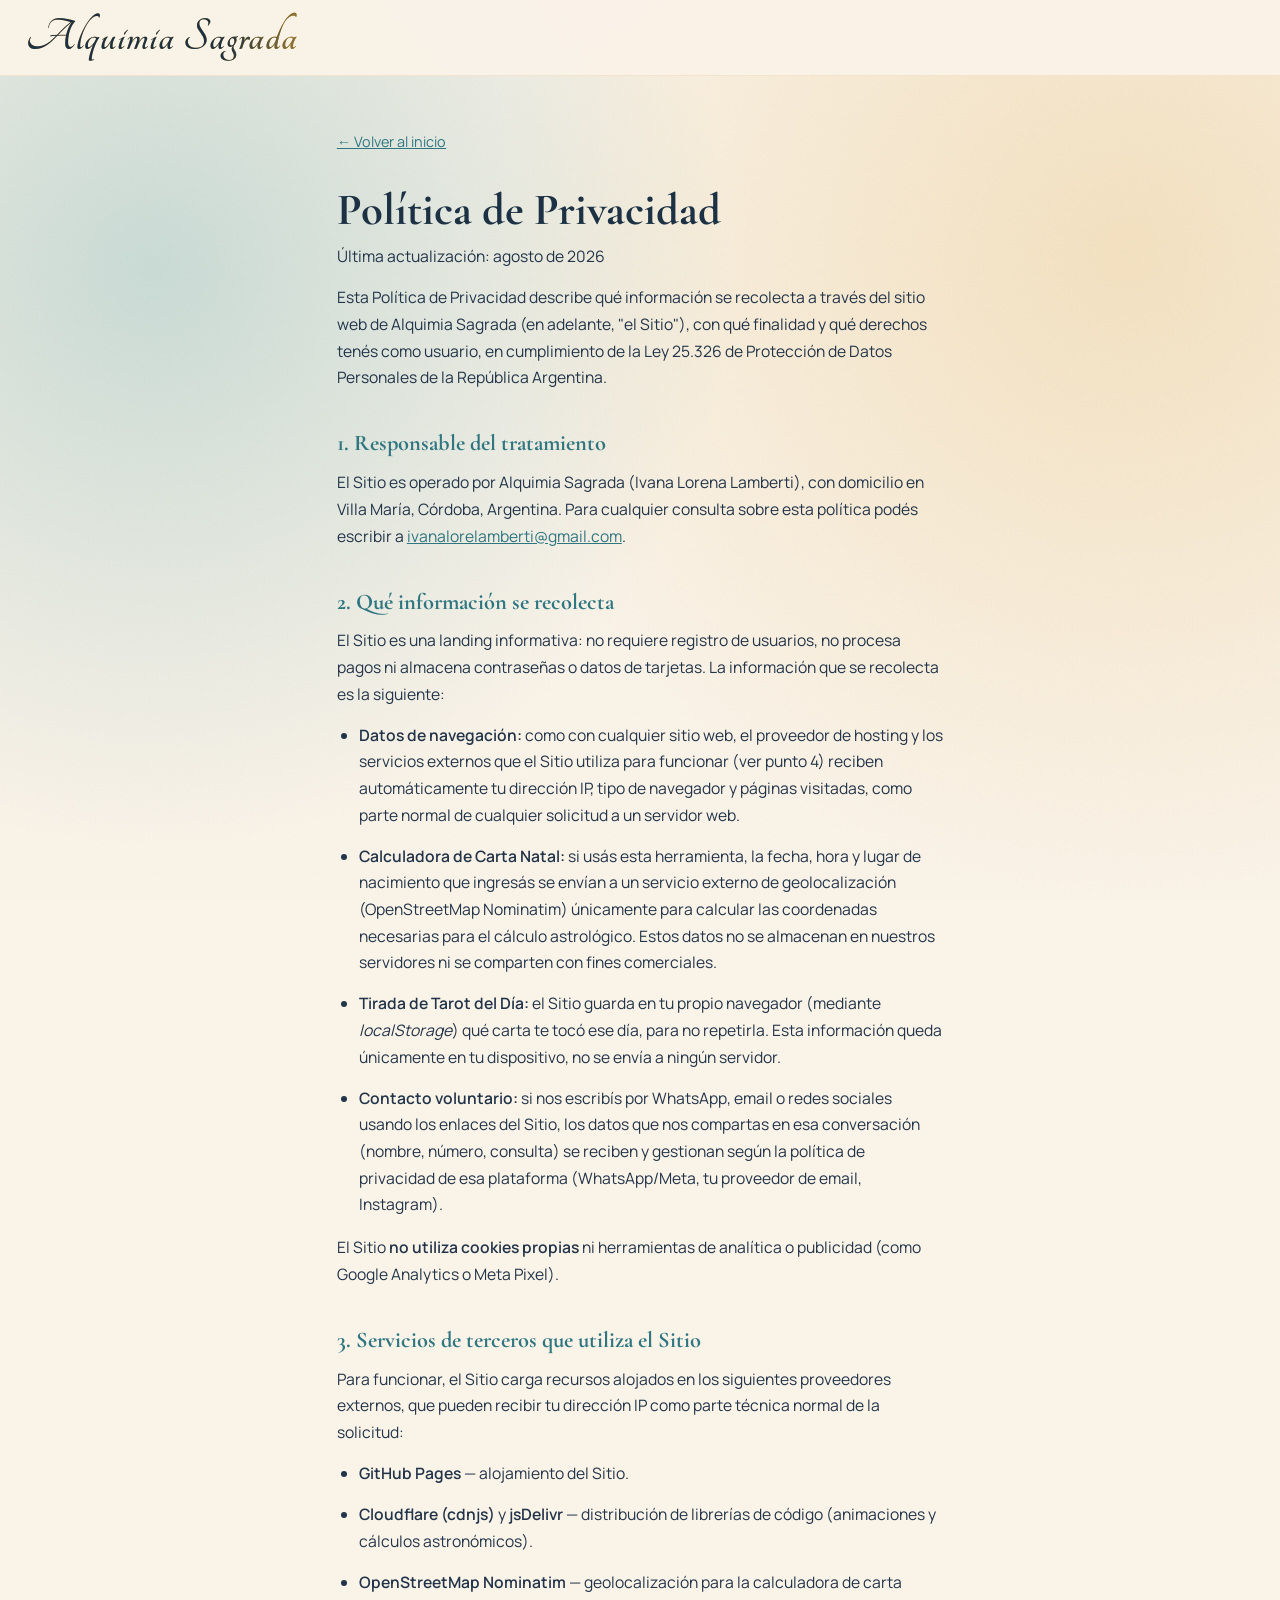
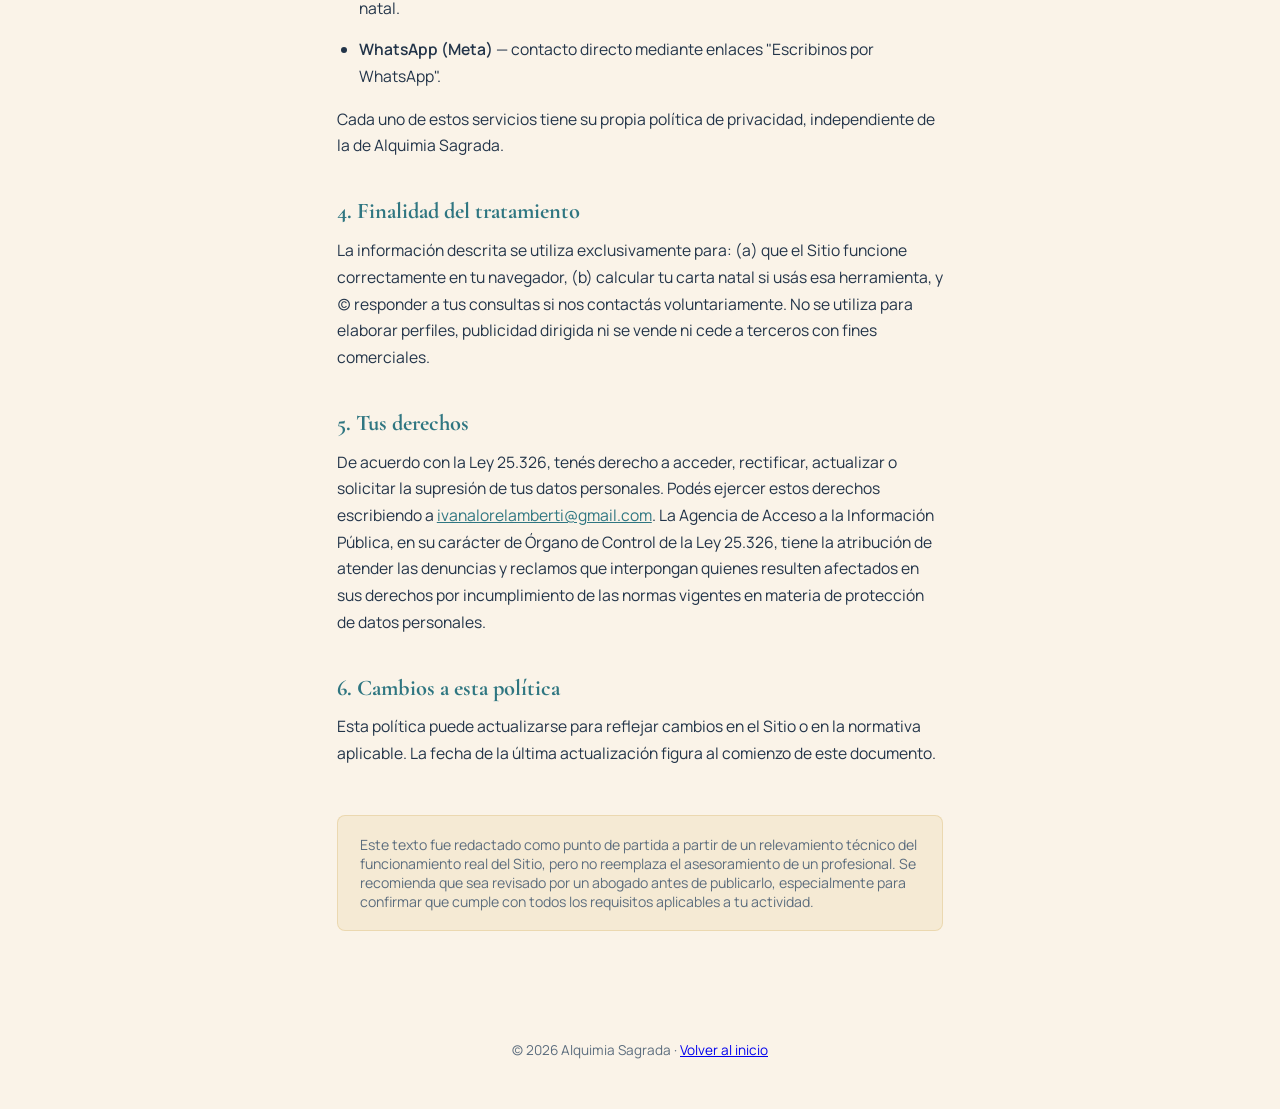
==== politica-privacidad.html @ aa45650d "upload full repo" ====
<!DOCTYPE html>
<html lang="es">
<head>
<meta charset="UTF-8">
<meta name="viewport" content="width=device-width, initial-scale=1.0">
<title>Política de Privacidad · Alquimia Sagrada</title>
<meta name="description" content="Política de privacidad y protección de datos personales de Alquimia Sagrada.">
<meta name="robots" content="noindex">
<link rel="stylesheet" href="assets/css/estilos.css">
<style>
  body { background-color: var(--bg-base); }
  .legal-main {
    position: relative;
    z-index: 15;
    max-width: 760px;
    margin: 0 auto;
    padding: 130px 6vw 80px;
  }
  .legal-main h1 {
    font-family: var(--font-heading);
    font-size: clamp(2rem, 5vw, 2.8rem);
    color: var(--ink);
    margin-bottom: 0.4rem;
  }
  .legal-updated {
    font-size: 0.85rem;
    color: var(--text-muted);
    margin-bottom: 2.5rem;
  }
  .legal-main h2 {
    font-family: var(--font-heading);
    font-size: 1.4rem;
    color: var(--teal);
    margin-top: 2.4rem;
    margin-bottom: 0.8rem;
  }
  .legal-main p, .legal-main li {
    font-size: 0.98rem;
    line-height: 1.7;
    color: var(--text-main);
    margin-bottom: 0.9rem;
  }
  .legal-main ul { padding-left: 1.4rem; margin-bottom: 1rem; }
  .legal-main a { color: var(--teal); }
  .legal-note {
    margin-top: 3rem;
    padding: 1.2rem 1.4rem;
    background: rgba(201, 152, 47, 0.1);
    border: 1px solid var(--gold-dim);
    border-radius: 8px;
    font-size: 0.88rem;
    color: var(--text-muted);
  }
  .legal-back {
    display: inline-block;
    margin-bottom: 2rem;
    font-size: 0.9rem;
    color: var(--teal);
  }
  .legal-footer-bottom {
    position: relative;
    z-index: 15;
    text-align: center;
    padding: 30px 6vw 50px;
    font-size: 0.85rem;
    color: var(--text-muted);
  }
</style>
</head>
<body>

<div class="grain-overlay"></div>
<div class="cosmic-bg"></div>

<header class="site-header">
  <a href="index.html" style="text-decoration:none;">
    <h1 class="brand-title" data-text="Alquimia Sagrada">Alquimia Sagrada</h1>
  </a>
</header>

<main class="legal-main">
  <a href="index.html" class="legal-back">← Volver al inicio</a>

  <h1>Política de Privacidad</h1>
  <p class="legal-updated">Última actualización: agosto de 2026</p>

  <p>Esta Política de Privacidad describe qué información se recolecta a través del sitio web de Alquimia Sagrada (en adelante, "el Sitio"), con qué finalidad y qué derechos tenés como usuario, en cumplimiento de la Ley 25.326 de Protección de Datos Personales de la República Argentina.</p>

  <h2>1. Responsable del tratamiento</h2>
  <p>El Sitio es operado por Alquimia Sagrada (Ivana Lorena Lamberti), con domicilio en Villa María, Córdoba, Argentina. Para cualquier consulta sobre esta política podés escribir a <a href="mailto:ivanalorelamberti@gmail.com">ivanalorelamberti@gmail.com</a>.</p>

  <h2>2. Qué información se recolecta</h2>
  <p>El Sitio es una landing informativa: no requiere registro de usuarios, no procesa pagos ni almacena contraseñas o datos de tarjetas. La información que se recolecta es la siguiente:</p>
  <ul>
    <li><strong>Datos de navegación:</strong> como con cualquier sitio web, el proveedor de hosting y los servicios externos que el Sitio utiliza para funcionar (ver punto 4) reciben automáticamente tu dirección IP, tipo de navegador y páginas visitadas, como parte normal de cualquier solicitud a un servidor web.</li>
    <li><strong>Calculadora de Carta Natal:</strong> si usás esta herramienta, la fecha, hora y lugar de nacimiento que ingresás se envían a un servicio externo de geolocalización (OpenStreetMap Nominatim) únicamente para calcular las coordenadas necesarias para el cálculo astrológico. Estos datos no se almacenan en nuestros servidores ni se comparten con fines comerciales.</li>
    <li><strong>Tirada de Tarot del Día:</strong> el Sitio guarda en tu propio navegador (mediante <em>localStorage</em>) qué carta te tocó ese día, para no repetirla. Esta información queda únicamente en tu dispositivo, no se envía a ningún servidor.</li>
    <li><strong>Contacto voluntario:</strong> si nos escribís por WhatsApp, email o redes sociales usando los enlaces del Sitio, los datos que nos compartas en esa conversación (nombre, número, consulta) se reciben y gestionan según la política de privacidad de esa plataforma (WhatsApp/Meta, tu proveedor de email, Instagram).</li>
  </ul>
  <p>El Sitio <strong>no utiliza cookies propias</strong> ni herramientas de analítica o publicidad (como Google Analytics o Meta Pixel).</p>

  <h2>3. Servicios de terceros que utiliza el Sitio</h2>
  <p>Para funcionar, el Sitio carga recursos alojados en los siguientes proveedores externos, que pueden recibir tu dirección IP como parte técnica normal de la solicitud:</p>
  <ul>
    <li><strong>GitHub Pages</strong> — alojamiento del Sitio.</li>
    <li><strong>Cloudflare (cdnjs)</strong> y <strong>jsDelivr</strong> — distribución de librerías de código (animaciones y cálculos astronómicos).</li>
    <li><strong>OpenStreetMap Nominatim</strong> — geolocalización para la calculadora de carta natal.</li>
    <li><strong>WhatsApp (Meta)</strong> — contacto directo mediante enlaces "Escribinos por WhatsApp".</li>
  </ul>
  <p>Cada uno de estos servicios tiene su propia política de privacidad, independiente de la de Alquimia Sagrada.</p>

  <h2>4. Finalidad del tratamiento</h2>
  <p>La información descrita se utiliza exclusivamente para: (a) que el Sitio funcione correctamente en tu navegador, (b) calcular tu carta natal si usás esa herramienta, y (c) responder a tus consultas si nos contactás voluntariamente. No se utiliza para elaborar perfiles, publicidad dirigida ni se vende ni cede a terceros con fines comerciales.</p>

  <h2>5. Tus derechos</h2>
  <p>De acuerdo con la Ley 25.326, tenés derecho a acceder, rectificar, actualizar o solicitar la supresión de tus datos personales. Podés ejercer estos derechos escribiendo a <a href="mailto:ivanalorelamberti@gmail.com">ivanalorelamberti@gmail.com</a>. La Agencia de Acceso a la Información Pública, en su carácter de Órgano de Control de la Ley 25.326, tiene la atribución de atender las denuncias y reclamos que interpongan quienes resulten afectados en sus derechos por incumplimiento de las normas vigentes en materia de protección de datos personales.</p>

  <h2>6. Cambios a esta política</h2>
  <p>Esta política puede actualizarse para reflejar cambios en el Sitio o en la normativa aplicable. La fecha de la última actualización figura al comienzo de este documento.</p>

  <div class="legal-note">
    Este texto fue redactado como punto de partida a partir de un relevamiento técnico del funcionamiento real del Sitio, pero no reemplaza el asesoramiento de un profesional. Se recomienda que sea revisado por un abogado antes de publicarlo, especialmente para confirmar que cumple con todos los requisitos aplicables a tu actividad.
  </div>
</main>

<footer class="legal-footer-bottom">
  &copy; 2026 Alquimia Sagrada &middot; <a href="index.html">Volver al inicio</a>
</footer>

</body>
</html>
---- assets/css/estilos.css ----
/* =========================================
   ESTILOS COMPARTIDOS · Alquimia Sagrada
   Usado por index.html y sobre-mi.html. Contiene la "carcasa" común del
   sitio (tipografías, variables, header con el título animado, fondo
   cósmico, reproductor de música y footer base) para que el navegador lo
   descargue una sola vez y lo reutilice (desde caché) al navegar entre
   páginas, en vez de volver a bajar el mismo CSS en cada una.
   ========================================= */

/* ---------- Tipografías auto-alojadas ----------
   woff2 primero (liviano, ~92% más chico) con .ttf como respaldo para
   navegadores muy viejos que no lo soporten. Mientras los archivos no
   estén en assets/fonts/, el navegador cae directo a la fuente de
   reemplazo definida en --font-heading/--font-script/--font-body. */
@font-face {
  font-family: 'Cormorant Garamond';
  src: url('../fonts/CormorantGaramond-Regular.woff2') format('woff2'),
       url('../fonts/CormorantGaramond-Regular.ttf') format('truetype');
  font-weight: 400; font-style: normal; font-display: swap;
}
@font-face {
  font-family: 'Cormorant Garamond';
  src: url('../fonts/CormorantGaramond-SemiBold.woff2') format('woff2'),
       url('../fonts/CormorantGaramond-SemiBold.ttf') format('truetype');
  font-weight: 600; font-style: normal; font-display: swap;
}
@font-face {
  font-family: 'Cormorant Garamond';
  src: url('../fonts/CormorantGaramond-Bold.woff2') format('woff2'),
       url('../fonts/CormorantGaramond-Bold.ttf') format('truetype');
  font-weight: 700; font-style: normal; font-display: swap;
}
@font-face {
  font-family: 'Cormorant Garamond';
  src: url('../fonts/CormorantGaramond-Italic.woff2') format('woff2'),
       url('../fonts/CormorantGaramond-Italic.ttf') format('truetype');
  font-weight: 400; font-style: italic; font-display: swap;
}
@font-face {
  font-family: 'Cormorant Garamond';
  src: url('../fonts/CormorantGaramond-SemiBoldItalic.woff2') format('woff2'),
       url('../fonts/CormorantGaramond-SemiBoldItalic.ttf') format('truetype');
  font-weight: 600; font-style: italic; font-display: swap;
}
@font-face {
  font-family: 'Tangerine';
  src: url('../fonts/Tangerine-Regular.woff2') format('woff2'),
       url('../fonts/Tangerine-Regular.ttf') format('truetype');
  font-weight: 400; font-style: normal; font-display: swap;
}
@font-face {
  font-family: 'Tangerine';
  src: url('../fonts/Tangerine-Bold.woff2') format('woff2'),
       url('../fonts/Tangerine-Bold.ttf') format('truetype');
  font-weight: 700; font-style: normal; font-display: swap;
}
@font-face {
  font-family: 'Manrope';
  src: url('../fonts/Manrope-Light.woff2') format('woff2'),
       url('../fonts/Manrope-Light.ttf') format('truetype');
  font-weight: 300; font-style: normal; font-display: swap;
}
@font-face {
  font-family: 'Manrope';
  src: url('../fonts/Manrope-Regular.woff2') format('woff2'),
       url('../fonts/Manrope-Regular.ttf') format('truetype');
  font-weight: 400; font-style: normal; font-display: swap;
}
@font-face {
  font-family: 'Manrope';
  src: url('../fonts/Manrope-Medium.woff2') format('woff2'),
       url('../fonts/Manrope-Medium.ttf') format('truetype');
  font-weight: 500; font-style: normal; font-display: swap;
}
@font-face {
  font-family: 'Manrope';
  src: url('../fonts/Manrope-SemiBold.woff2') format('woff2'),
       url('../fonts/Manrope-SemiBold.ttf') format('truetype');
  font-weight: 600; font-style: normal; font-display: swap;
}

/* ---------- Variables y reset base ---------- */
:root {
  --bg-base: #faf3e8;
  --ink: #1c3144;
  --text-main: #223449;
  --text-muted: #5c6d7e;
  --gold: #c9982f;
  --gold-dim: rgba(201, 152, 47, 0.22);
  --teal: #2f7681;
  --teal-dim: rgba(47, 118, 129, 0.2);
  --font-heading: 'Cormorant Garamond', serif;
  --font-script: 'Tangerine', cursive;
  --font-body: 'Manrope', sans-serif;
}

* { box-sizing: border-box; margin: 0; padding: 0; }

/* Desactiva selección de texto, el resaltado táctil celeste al tocar y
   arrastrar, y el menú de "guardar imagen"/callout al mantener presionado.
   Se reactiva la selección dentro de los campos de formulario para que
   sigan siendo usables con normalidad. */
html {
  -webkit-user-select: none;
  -moz-user-select: none;
  -ms-user-select: none;
  user-select: none;
  -webkit-touch-callout: none;
  -webkit-tap-highlight-color: transparent;
}
input, textarea, select {
  -webkit-user-select: text;
  -moz-user-select: text;
  -ms-user-select: text;
  user-select: text;
  -webkit-touch-callout: default;
}
html { scroll-behavior: smooth; }

body {
  background-color: var(--bg-base);
  color: var(--text-main);
  font-family: var(--font-body);
  overflow-x: hidden;
}

/* ---------- Textura de grano / ruido sutil ---------- */
.grain-overlay {
  position: fixed;
  inset: 0;
  z-index: 2;
  pointer-events: none;
  opacity: 0.035;
  mix-blend-mode: multiply;
  background-image: url("data:image/svg+xml;utf8,<svg xmlns='http://www.w3.org/2000/svg' width='120' height='120'><filter id='n'><feTurbulence type='fractalNoise' baseFrequency='0.9' numOctaves='2' stitchTiles='stitch'/></filter><rect width='100%25' height='100%25' filter='url(%23n)'/></svg>");
  background-size: 160px 160px;
}

/* ---------- Header con el título animado ---------- */
.site-header {
  position: fixed;
  top: 0;
  left: 0;
  width: 100%;
  z-index: 90;
  display: flex;
  justify-content: space-between;
  align-items: center;
  padding: 12px 16px;
  background: rgba(250, 243, 232, 0.94);
  border-bottom: 1px solid rgba(201, 152, 47, 0.15);
}

/* Título: base sólida dorada SIEMPRE visible + brillo animado superpuesto
   solo cuando el navegador soporta recorte de texto en gradiente. Así el
   título nunca queda invisible ni tapado por un fallback mal aplicado. */
.site-header .brand-title {
  position: relative;
  font-family: var(--font-script);
  font-size: clamp(1.8rem, 4vw, 3rem);
  font-weight: 700;
  letter-spacing: 0.02em;
  color: var(--gold);
  cursor: pointer;
  flex-grow: 1;
  text-align: center;
  margin: 0 10px;
}

@supports ((background-clip: text) or (-webkit-background-clip: text)) {
  .site-header .brand-title::after {
    content: attr(data-text);
    position: absolute;
    inset: 0;
    background: linear-gradient(100deg, var(--ink) 30%, var(--gold) 45%, #fff8e2 50%, var(--gold) 55%, var(--ink) 70%);
    background-size: 250% 100%;
    background-repeat: no-repeat;
    -webkit-background-clip: text;
    background-clip: text;
    -webkit-text-fill-color: transparent;
    color: transparent;
    animation: titleShimmer 3.5s linear infinite;
    pointer-events: none;
  }
}

@keyframes titleShimmer {
  0% { background-position: 150% 0; }
  100% { background-position: -150% 0; }
}

/* ---------- Fondo cósmico animado ---------- */
.cosmic-bg {
  position: fixed;
  inset: 0;
  z-index: 0;
  pointer-events: none;
  background:
    radial-gradient(circle at 12% 30%, rgba(76, 155, 163, 0.28) 0%, transparent 45%),
    radial-gradient(circle at 88% 28%, rgba(224, 178, 90, 0.28) 0%, transparent 50%),
    var(--bg-base);
  transition: background 1.2s ease;
}

/* Wrapper que recibe el desplazamiento de parallax por scroll (JS) en
   index.html, dejando la animación de rotación propia de cada capa
   intacta. Las reglas .stars-layer-1/.stars-layer-2/.parallax-layer NO
   están acá: index.html las usa con "position: absolute" dentro de este
   wrapper para el efecto de parallax por scroll, mientras que
   sobre-mi.html (sin ese JS) las usa con "position: fixed" directo, sin
   wrapper — son dos implementaciones distintas a propósito, así que cada
   página mantiene su propia versión en su <style>. */
@keyframes starDrift {
  0% { transform: rotate(0deg) translateY(0); }
  100% { transform: rotate(360deg) translateY(100px); }
}

/* ---------- Reproductor de música flotante ---------- */
.music-player {
  position: fixed;
  bottom: 30px;
  right: 30px;
  z-index: 100;
  display: flex;
  align-items: center;
  gap: 12px;
  background: rgba(255, 250, 240, 0.94);
  border: 1px solid var(--gold-dim);
  padding: 10px 18px;
  border-radius: 50px;
  box-shadow: 0 10px 30px rgba(28, 49, 68, 0.12);
  transition: border-color 0.6s ease, box-shadow 0.6s ease;
}
.play-btn {
  background: var(--gold);
  color: #fff8ea;
  border: none;
  width: 36px;
  height: 36px;
  border-radius: 50%;
  display: flex;
  align-items: center;
  justify-content: center;
  cursor: pointer;
  transition: transform 0.2s ease, background 0.4s ease, box-shadow 0.4s ease;
  box-shadow: 0 0 15px rgba(201, 152, 47, 0.35);
  flex-shrink: 0;
}
.play-btn:hover {
  transform: scale(1.08);
}
.play-icon {
  font-size: 0.85rem;
  margin-left: 2px;
}
.music-info {
  display: flex;
  flex-direction: column;
  max-width: 180px;
}
.music-title {
  font-size: 0.82rem;
  font-weight: 600;
  color: var(--text-main);
  white-space: nowrap;
  overflow: hidden;
  text-overflow: ellipsis;
}
.music-subtitle {
  font-size: 0.7rem;
  color: var(--text-muted);
  letter-spacing: 0.05em;
}

/* ---------- Footer base ---------- */
.site-footer {
  position: relative;
  z-index: 15;
  background: rgba(250, 243, 232, 0.92);
  backdrop-filter: blur(12px);
  -webkit-backdrop-filter: blur(12px);
  border-top: 1px solid rgba(201, 152, 47, 0.2);
  padding: 60px 5vw 40px;
  color: var(--text-muted);
}
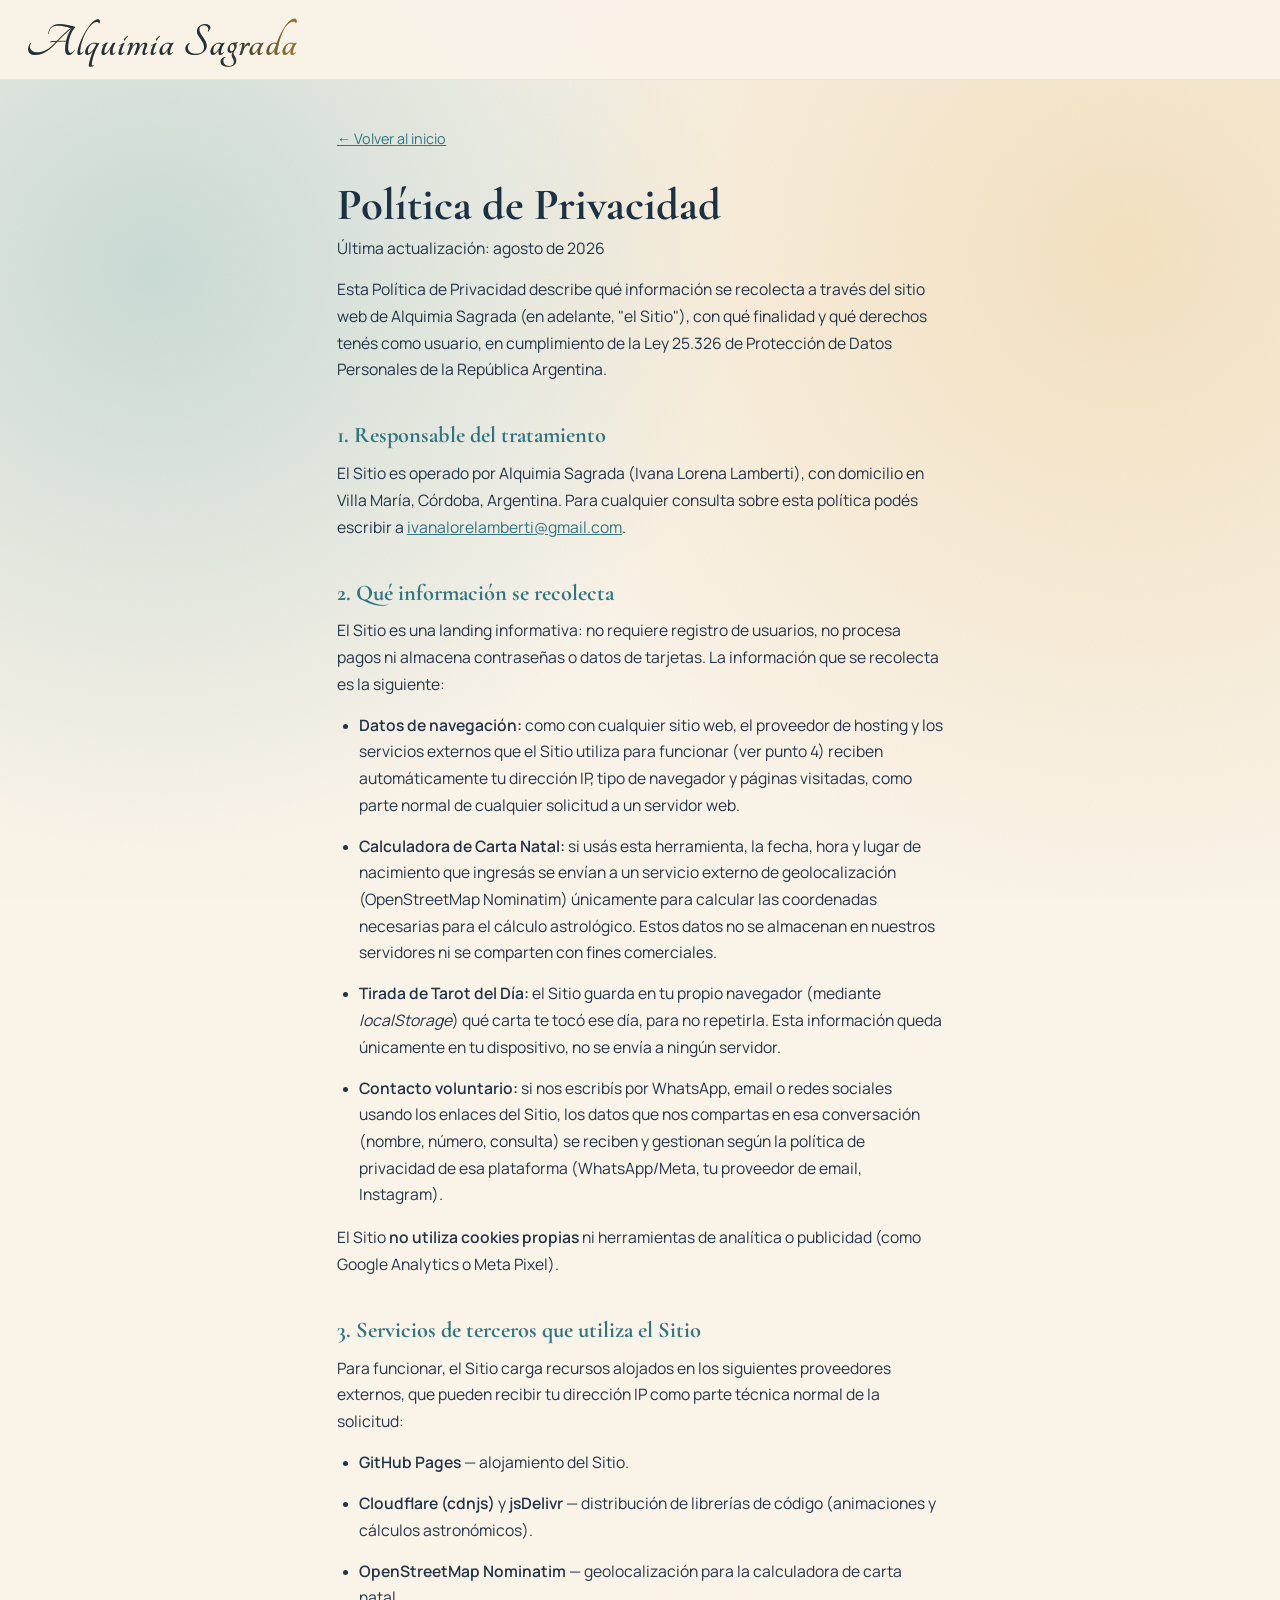
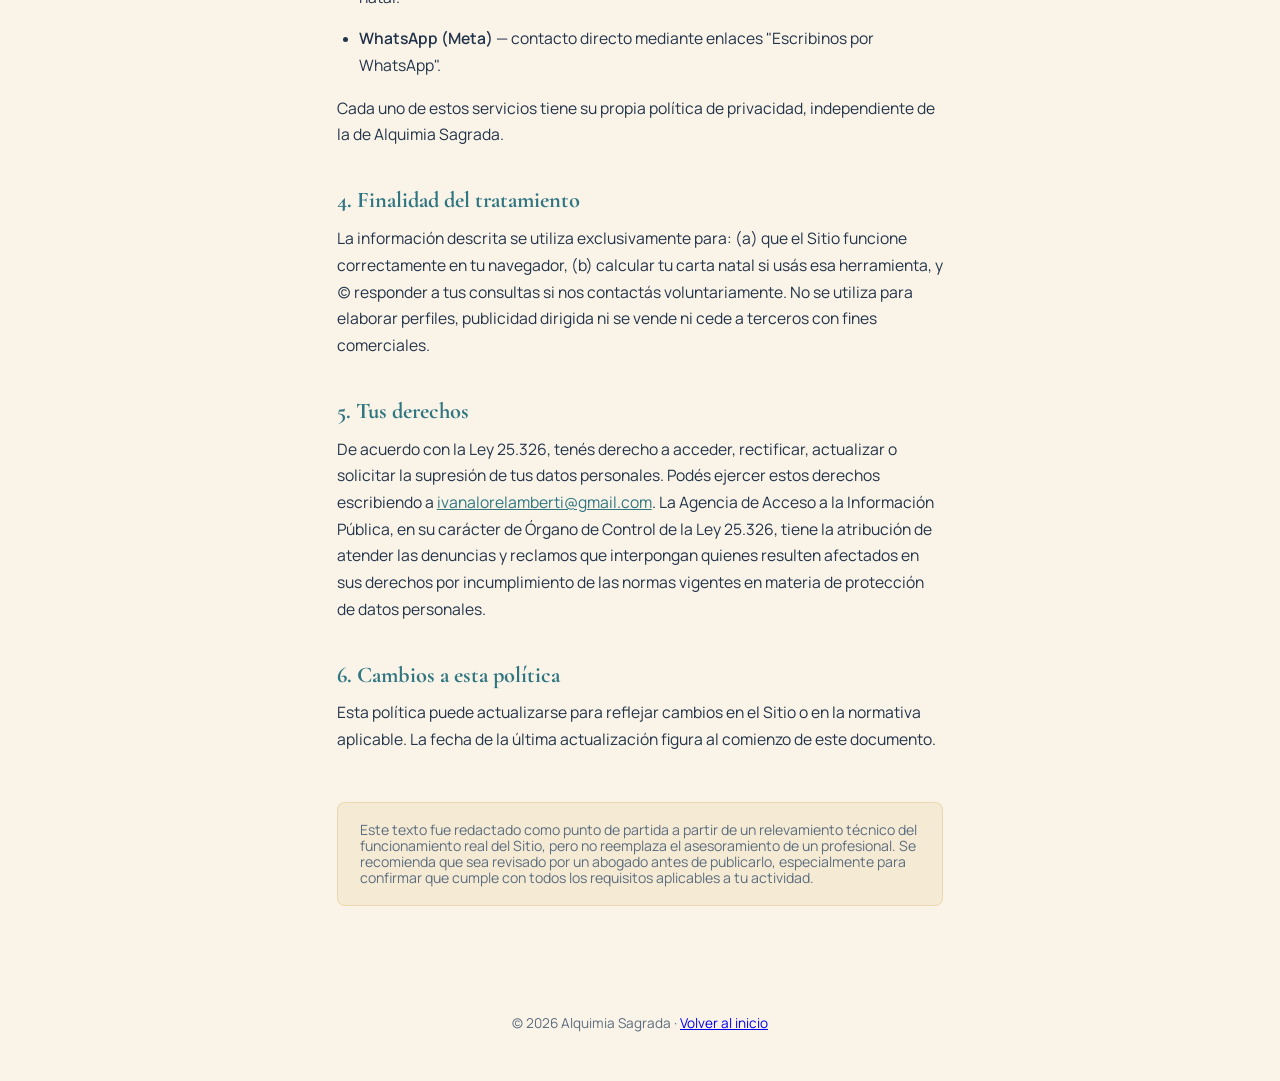
==== commit 477362f4: "optimización cambios para optimización" ====
--- a/politica-privacidad.html
+++ b/politica-privacidad.html
@@ -6,6 +6,8 @@
 <title>Política de Privacidad · Alquimia Sagrada</title>
 <meta name="description" content="Política de privacidad y protección de datos personales de Alquimia Sagrada.">
 <meta name="robots" content="noindex">
+<link rel="icon" type="image/png" sizes="64x64" href="assets/img/icon-64.png">
+<link rel="icon" type="image/webp" href="assets/img/logo-alquimia.webp">
 <link rel="stylesheet" href="assets/css/estilos.css">
 <style>
   body { background-color: var(--bg-base); }
--- a/assets/css/estilos.css
+++ b/assets/css/estilos.css
@@ -8,75 +8,96 @@
    ========================================= */
 
 /* ---------- Tipografías auto-alojadas ----------
-   woff2 primero (liviano, ~92% más chico) con .ttf como respaldo para
-   navegadores muy viejos que no lo soporten. Mientras los archivos no
-   estén en assets/fonts/, el navegador cae directo a la fuente de
-   reemplazo definida en --font-heading/--font-script/--font-body. */
-@font-face {
-  font-family: 'Cormorant Garamond';
-  src: url('../fonts/CormorantGaramond-Regular.woff2') format('woff2'),
-       url('../fonts/CormorantGaramond-Regular.ttf') format('truetype');
+   Solo woff2 (~255 KB las 11 variantes). Los .ttf que hacían de respaldo
+   para navegadores pre-woff2 se eliminaron: el 100% de los navegadores
+   actuales los soporta, y mantenerlos multiplicaba por 13 el peso del
+   deploy (3.17 MB que nunca se descargaban).
+
+   MÉTRICAS DE LÍNEA (ascent/descent/line-gap-override)
+   Leídas de las tablas hhea reales de cada fuente y normalizadas a una caja
+   de línea única de 115% del em. Sin esto, cada `font-display: swap`
+   cambiaba la altura de línea y movía todo el contenido de la página:
+
+     Manrope            106.6% + 30.0% = 136.6%   <- 21.6 puntos de más
+     Cormorant Garamond  92.4% + 28.7% = 121.1%   <-  6.1 puntos de más
+     Arial  (respaldo)   90.5% + 21.2% = 114.9%
+     Times  (respaldo)   89.1% + 21.6% = 115.0%
+
+   Fijando las tres métricas en 90% / 22% / 3% (= 115%), la fuente de
+   respaldo y la webfont ocupan el mismo alto: el intercambio deja de
+   provocar CLS, y además todas las variantes de una familia comparten caja.
+   No se aplica `size-adjust` a propósito: su valor depende de qué fuente
+   de respaldo elige cada sistema (Arial en Windows, Roboto en Android,
+   San Francisco en iOS) y sin esa referencia sólo se acertaría en una
+   plataforma, empeorando el resto. */
+@font-face {
+  font-family: 'Cormorant Garamond';
+  src: url('../fonts/CormorantGaramond-Regular.woff2') format('woff2');
   font-weight: 400; font-style: normal; font-display: swap;
-}
-@font-face {
-  font-family: 'Cormorant Garamond';
-  src: url('../fonts/CormorantGaramond-SemiBold.woff2') format('woff2'),
-       url('../fonts/CormorantGaramond-SemiBold.ttf') format('truetype');
+  ascent-override: 90%; descent-override: 22%; line-gap-override: 3%;
+}
+@font-face {
+  font-family: 'Cormorant Garamond';
+  src: url('../fonts/CormorantGaramond-SemiBold.woff2') format('woff2');
   font-weight: 600; font-style: normal; font-display: swap;
-}
-@font-face {
-  font-family: 'Cormorant Garamond';
-  src: url('../fonts/CormorantGaramond-Bold.woff2') format('woff2'),
-       url('../fonts/CormorantGaramond-Bold.ttf') format('truetype');
+  ascent-override: 90%; descent-override: 22%; line-gap-override: 3%;
+}
+@font-face {
+  font-family: 'Cormorant Garamond';
+  src: url('../fonts/CormorantGaramond-Bold.woff2') format('woff2');
   font-weight: 700; font-style: normal; font-display: swap;
-}
-@font-face {
-  font-family: 'Cormorant Garamond';
-  src: url('../fonts/CormorantGaramond-Italic.woff2') format('woff2'),
-       url('../fonts/CormorantGaramond-Italic.ttf') format('truetype');
+  ascent-override: 90%; descent-override: 22%; line-gap-override: 3%;
+}
+@font-face {
+  font-family: 'Cormorant Garamond';
+  src: url('../fonts/CormorantGaramond-Italic.woff2') format('woff2');
   font-weight: 400; font-style: italic; font-display: swap;
-}
-@font-face {
-  font-family: 'Cormorant Garamond';
-  src: url('../fonts/CormorantGaramond-SemiBoldItalic.woff2') format('woff2'),
-       url('../fonts/CormorantGaramond-SemiBoldItalic.ttf') format('truetype');
+  ascent-override: 90%; descent-override: 22%; line-gap-override: 3%;
+}
+@font-face {
+  font-family: 'Cormorant Garamond';
+  src: url('../fonts/CormorantGaramond-SemiBoldItalic.woff2') format('woff2');
   font-weight: 600; font-style: italic; font-display: swap;
-}
+  ascent-override: 90%; descent-override: 22%; line-gap-override: 3%;
+}
+/* Tangerine lleva una pila explícita en vez de `cursive` pelado: en
+   Windows `cursive` resuelve a Comic Sans, bastante más ancha, y eso
+   deformaba el título del header al hacerse el swap. */
 @font-face {
   font-family: 'Tangerine';
-  src: url('../fonts/Tangerine-Regular.woff2') format('woff2'),
-       url('../fonts/Tangerine-Regular.ttf') format('truetype');
+  src: url('../fonts/Tangerine-Regular.woff2') format('woff2');
   font-weight: 400; font-style: normal; font-display: swap;
+  ascent-override: 90%; descent-override: 22%; line-gap-override: 3%;
 }
 @font-face {
   font-family: 'Tangerine';
-  src: url('../fonts/Tangerine-Bold.woff2') format('woff2'),
-       url('../fonts/Tangerine-Bold.ttf') format('truetype');
+  src: url('../fonts/Tangerine-Bold.woff2') format('woff2');
   font-weight: 700; font-style: normal; font-display: swap;
+  ascent-override: 90%; descent-override: 22%; line-gap-override: 3%;
 }
 @font-face {
   font-family: 'Manrope';
-  src: url('../fonts/Manrope-Light.woff2') format('woff2'),
-       url('../fonts/Manrope-Light.ttf') format('truetype');
+  src: url('../fonts/Manrope-Light.woff2') format('woff2');
   font-weight: 300; font-style: normal; font-display: swap;
+  ascent-override: 90%; descent-override: 22%; line-gap-override: 3%;
 }
 @font-face {
   font-family: 'Manrope';
-  src: url('../fonts/Manrope-Regular.woff2') format('woff2'),
-       url('../fonts/Manrope-Regular.ttf') format('truetype');
+  src: url('../fonts/Manrope-Regular.woff2') format('woff2');
   font-weight: 400; font-style: normal; font-display: swap;
+  ascent-override: 90%; descent-override: 22%; line-gap-override: 3%;
 }
 @font-face {
   font-family: 'Manrope';
-  src: url('../fonts/Manrope-Medium.woff2') format('woff2'),
-       url('../fonts/Manrope-Medium.ttf') format('truetype');
+  src: url('../fonts/Manrope-Medium.woff2') format('woff2');
   font-weight: 500; font-style: normal; font-display: swap;
+  ascent-override: 90%; descent-override: 22%; line-gap-override: 3%;
 }
 @font-face {
   font-family: 'Manrope';
-  src: url('../fonts/Manrope-SemiBold.woff2') format('woff2'),
-       url('../fonts/Manrope-SemiBold.ttf') format('truetype');
+  src: url('../fonts/Manrope-SemiBold.woff2') format('woff2');
   font-weight: 600; font-style: normal; font-display: swap;
+  ascent-override: 90%; descent-override: 22%; line-gap-override: 3%;
 }
 
 /* ---------- Variables y reset base ---------- */
@@ -90,7 +111,7 @@
   --teal: #2f7681;
   --teal-dim: rgba(47, 118, 129, 0.2);
   --font-heading: 'Cormorant Garamond', serif;
-  --font-script: 'Tangerine', cursive;
+  --font-script: 'Tangerine', 'Snell Roundhand', 'Apple Chancery', 'Segoe Script', cursive;
   --font-body: 'Manrope', sans-serif;
 }
 
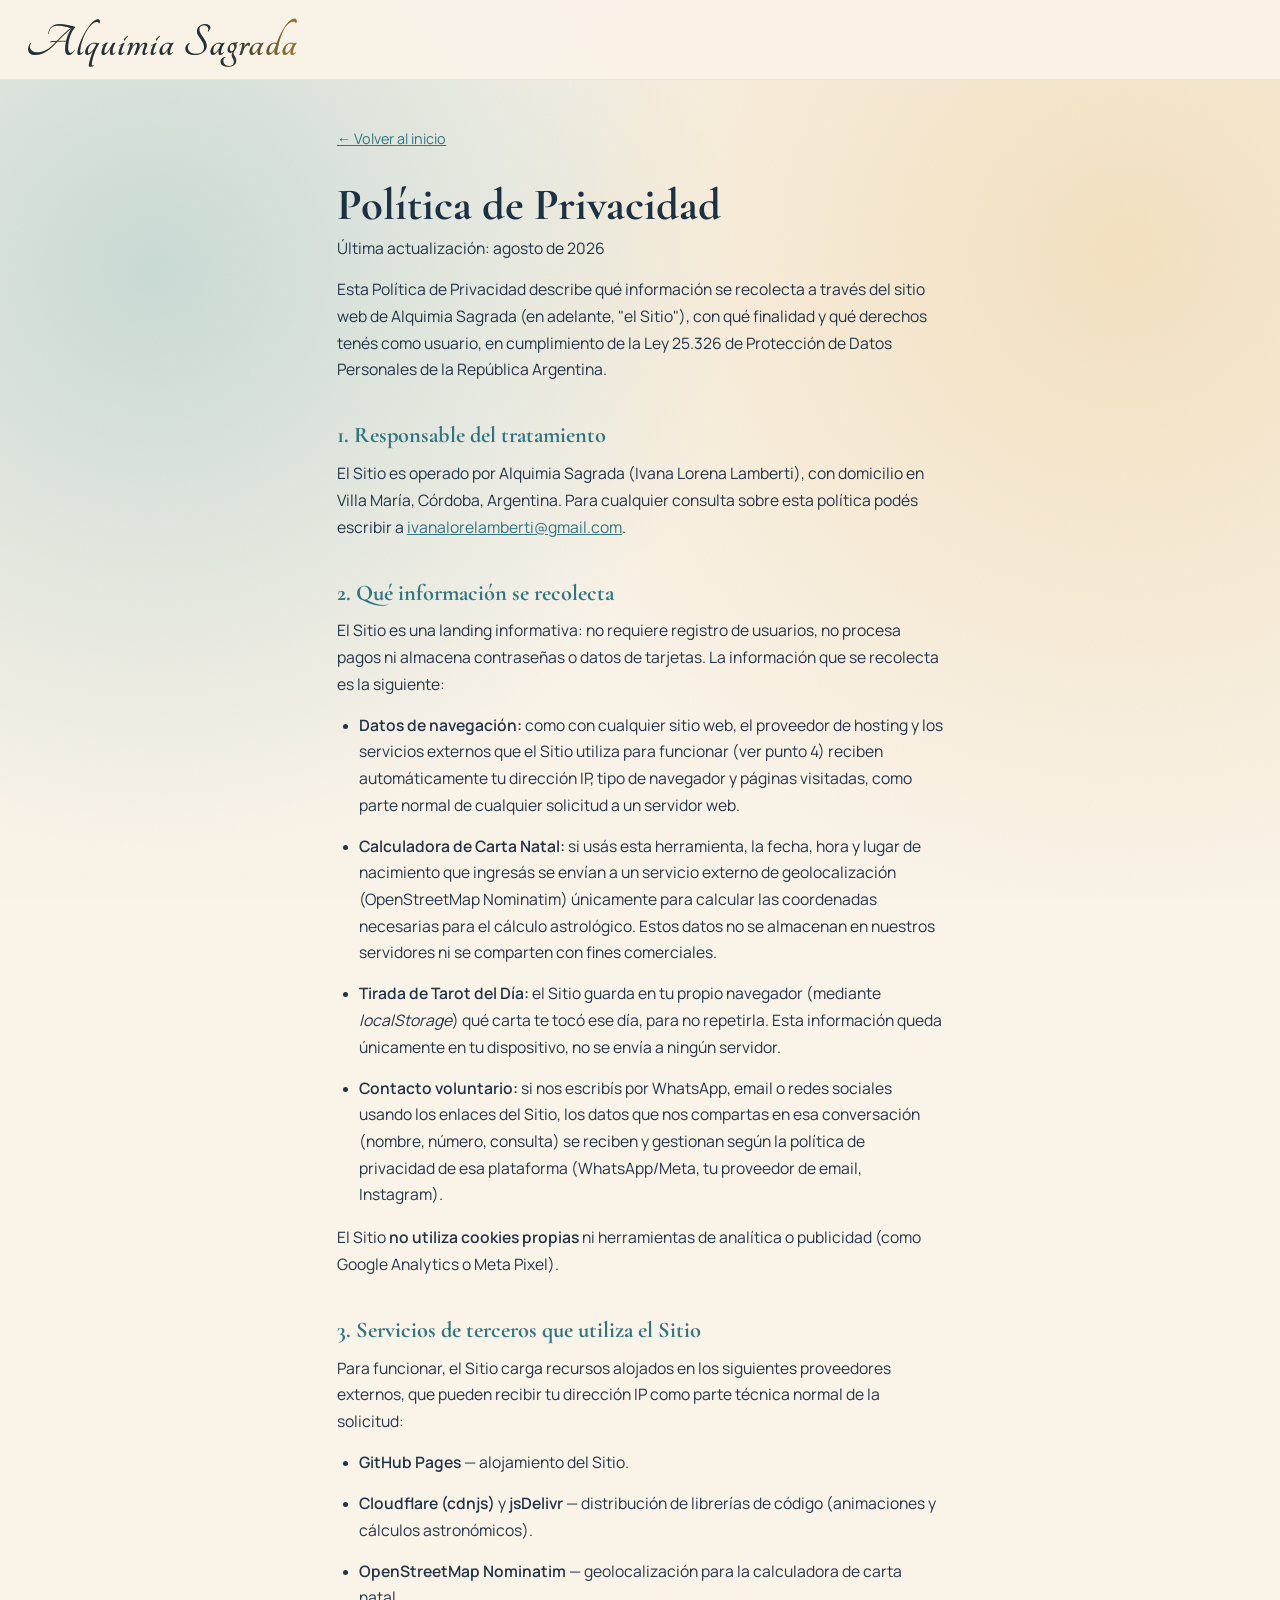
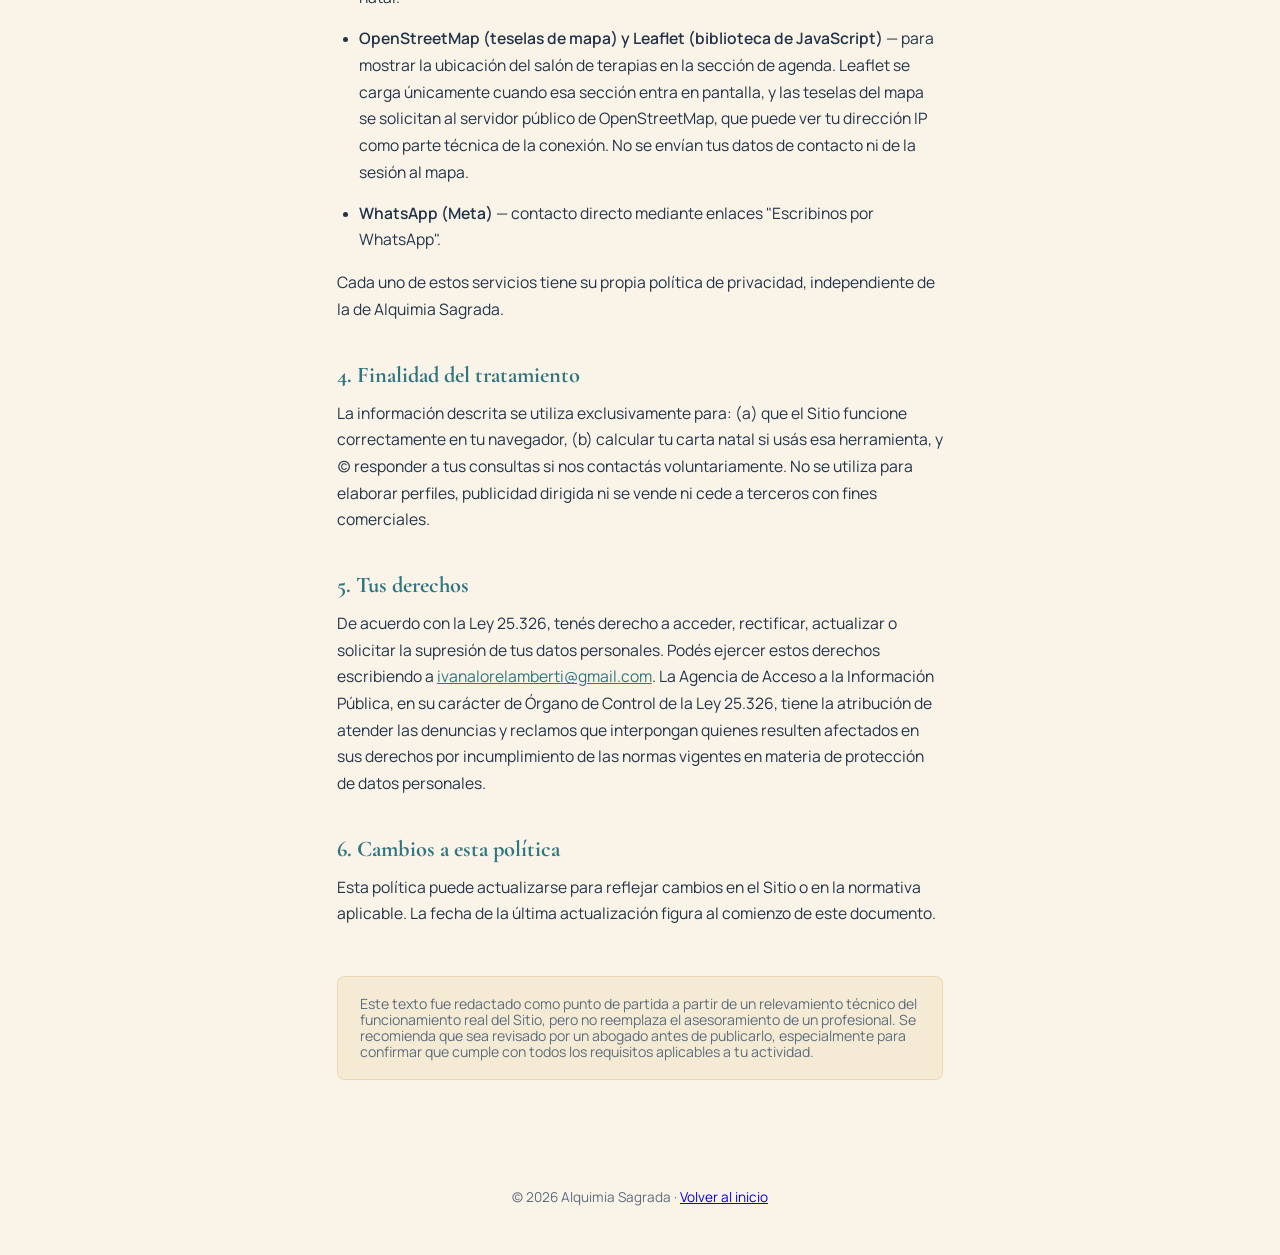
==== commit 0dee41d7: "agrega el mapa del salon con Leaflet: carga diferida, horarios y como llegar El mapa carga por Inter" ====
--- a/politica-privacidad.html
+++ b/politica-privacidad.html
@@ -107,6 +107,7 @@
     <li><strong>GitHub Pages</strong> — alojamiento del Sitio.</li>
     <li><strong>Cloudflare (cdnjs)</strong> y <strong>jsDelivr</strong> — distribución de librerías de código (animaciones y cálculos astronómicos).</li>
     <li><strong>OpenStreetMap Nominatim</strong> — geolocalización para la calculadora de carta natal.</li>
+    <li><strong>OpenStreetMap (teselas de mapa) y Leaflet (biblioteca de JavaScript)</strong> — para mostrar la ubicación del salón de terapias en la sección de agenda. Leaflet se carga únicamente cuando esa sección entra en pantalla, y las teselas del mapa se solicitan al servidor público de OpenStreetMap, que puede ver tu dirección IP como parte técnica de la conexión. No se envían tus datos de contacto ni de la sesión al mapa.</li>
     <li><strong>WhatsApp (Meta)</strong> — contacto directo mediante enlaces "Escribinos por WhatsApp".</li>
   </ul>
   <p>Cada uno de estos servicios tiene su propia política de privacidad, independiente de la de Alquimia Sagrada.</p>
--- a/assets/css/estilos.css
+++ b/assets/css/estilos.css
@@ -305,3 +305,36 @@
   color: var(--text-muted);
 }
 
+/* =========================================================================
+   AJUSTES DE RENDIMIENTO EN MOBILE
+   Los dos efectos de abajo son de los que más consumen en una GPU de
+   mobile, que es la que va justita. Se desactivan por debajo de 960px (el
+   mismo breakpoint que usa index.css para el layout mobile) y se sustituyen
+   por fondos opacos que se ven casi idénticos.
+   En desktop no se toca nada: las GPUs de escritorio los aguanta sin
+   problema y el efecto difuminado ahí sí se nota.
+
+   1) backdrop-filter — obliga al navegador a leer lo que hay detrás del
+      elemento y a difuminarlo. Con un .site-footer fijo y contenido que
+      se mueve abajo, eso se recalcula en cada frame de scroll.
+   2) mix-blend-mode en el grano — un elemento con blend no se puede
+      componer por separado: el navegador tiene que leer el fondo y mezclar.
+      Como el grano es fixed a pantalla completa, cada frame que se mueve
+      algo obliga a mezclar toda la pantalla entera.
+   ========================================================================= */
+@media (max-width: 960px) {
+  /* Sin difuminado el fondo semitransparente deja pasar el contenido de
+     abajo, así que se sube la opacidad para compensarlo. */
+  .site-footer {
+    backdrop-filter: none;
+    -webkit-backdrop-filter: none;
+    background: rgba(250, 243, 232, 0.97);
+  }
+
+  /* A opacity 0.035 la diferencia entre multiply y normal es imperceptible,
+     así que conservamos la textura y solo sacamos el modo de fusión. */
+  .grain-overlay {
+    mix-blend-mode: normal;
+  }
+}
+
